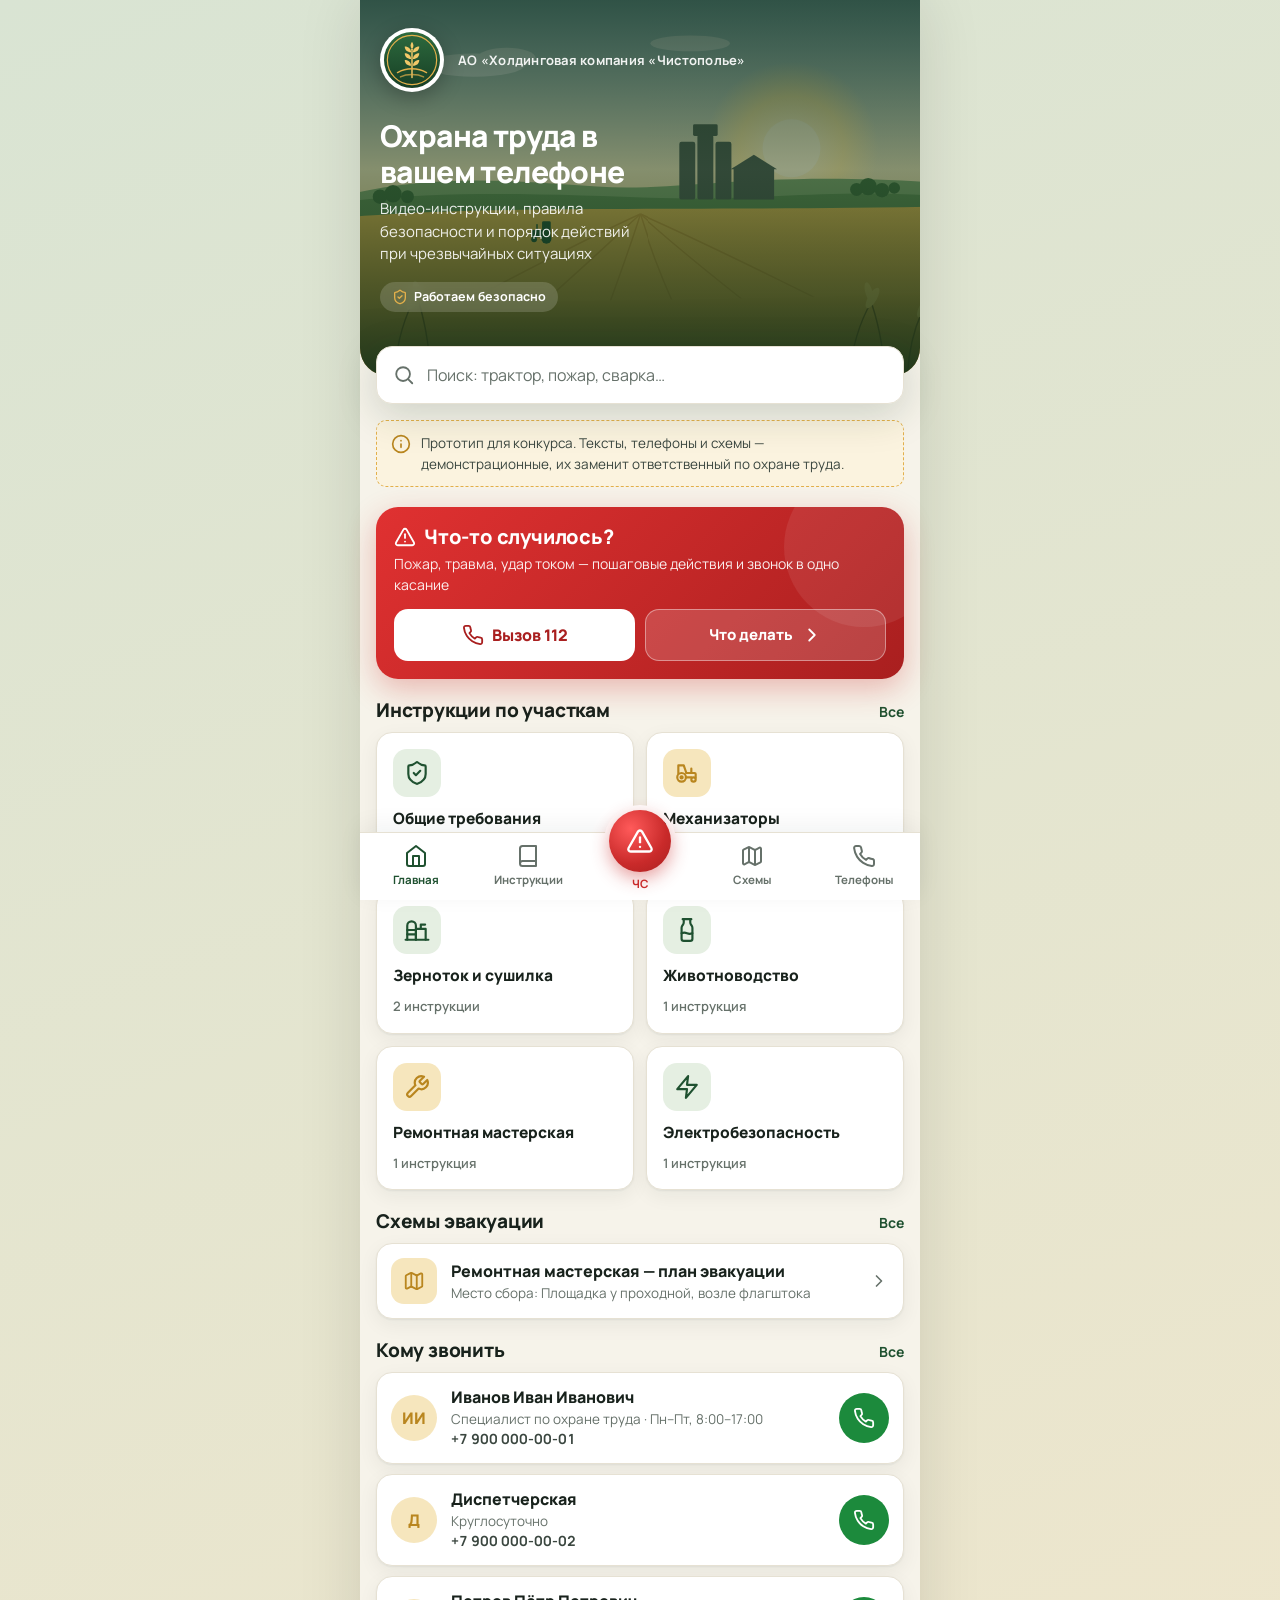
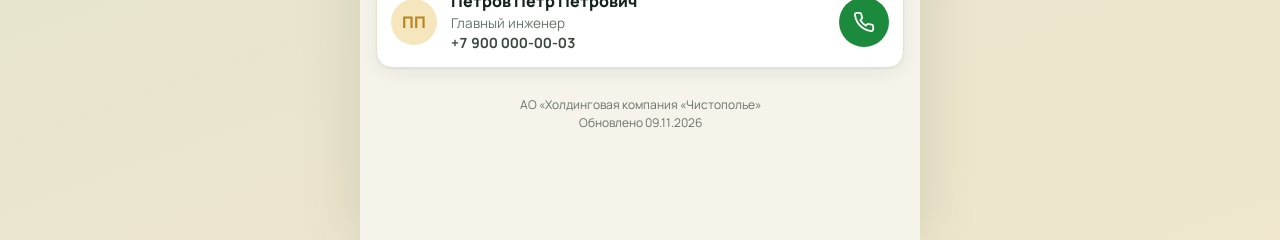
==== index.html @ 281ce7b6 "Сайт по охране труда: прототип для конкурса" ====
<!doctype html>
<html lang="ru">
<head>
  <meta charset="utf-8">
  <meta name="viewport" content="width=device-width, initial-scale=1, viewport-fit=cover">
  <title>Охрана труда · Чистополье</title>
  <meta name="description" content="Инструкции по охране труда, действия при ЧС, схемы эвакуации и телефоны — АО «Холдинговая компания «Чистополье».">
  <meta name="theme-color" content="#1f5130">
  <link rel="manifest" href="manifest.webmanifest">
  <link rel="icon" href="assets/img/logo.svg" type="image/svg+xml">
  <link rel="apple-touch-icon" href="assets/img/icon-192.png">
  <meta name="apple-mobile-web-app-capable" content="yes">
  <meta name="apple-mobile-web-app-title" content="Охрана труда">
  <link rel="preconnect" href="https://fonts.googleapis.com">
  <link rel="preconnect" href="https://fonts.gstatic.com" crossorigin>
  <link href="https://fonts.googleapis.com/css2?family=Manrope:wght@500;600;700;800&display=swap" rel="stylesheet">
  <link rel="stylesheet" href="assets/app.css?v=3">
</head>
<body>
  <div class="app" id="app">
    <header class="topbar" id="topbar" hidden>
      <button class="icon-btn" id="backBtn" aria-label="Назад"></button>
      <div class="topbar-title" id="topTitle"></div>
      <a class="topbar-logo" href="#/" aria-label="На главную"><img id="topLogo" alt=""></a>
    </header>
    <main id="view" tabindex="-1">
      <div class="loading"><div class="spinner"></div></div>
    </main>
    <nav class="tabbar" id="tabbar" aria-label="Разделы"></nav>
  </div>
  <div class="offline-pill" id="offline" hidden></div>
  <div id="sheet-root"></div>
  <script src="assets/icons.js?v=3"></script>
  <script src="assets/app.js?v=3"></script>
</body>
</html>
---- assets/app.css ----
/* ============ Токены ============ */
:root {
  --green-900: #12331d;
  --green-800: #173f25;
  --green-700: #1f5130;
  --green-600: #2d6a3e;
  --green-500: #3d8550;
  --green-100: #e5efe2;
  --green-50: #f1f6ef;
  --wheat-600: #b9861f;
  --wheat-500: #e3b04b;
  --wheat-200: #f6e6bd;
  --wheat-100: #fbf3df;
  --red-700: #a91f1f;
  --red-600: #c92a2a;
  --red-500: #e03131;
  --red-100: #fde8e8;
  --red-50: #fff4f4;

  --bg: #f6f3ea;
  --surface: #ffffff;
  --surface-2: #faf8f2;
  --ink: #18221c;
  --ink-2: #3a463f;
  --muted: #66716a;
  --line: #e6e1d3;
  --shadow: 0 1px 2px rgba(24, 34, 28, .06), 0 6px 20px rgba(24, 34, 28, .06);
  --shadow-lg: 0 10px 40px rgba(18, 51, 29, .18);

  --accent: var(--green-700);
  --accent-ink: #fff;
  --ok: #1c8a3c;
  --ok-bg: var(--green-100);
  --danger: var(--red-600);
  --danger-bg: var(--red-100);

  --r-sm: 10px;
  --r: 16px;
  --r-lg: 22px;
  --tab-h: 68px;
  --safe-b: env(safe-area-inset-bottom, 0px);
  --font: "Manrope", system-ui, -apple-system, "Segoe UI", Roboto, Arial, sans-serif;
  color-scheme: light;
}
@media (prefers-color-scheme: dark) {
  :root:not([data-theme="light"]) {
    --bg: #0e1712;
    --surface: #16221a;
    --surface-2: #1b2a20;
    --ink: #eef3ec;
    --ink-2: #c9d4cc;
    --muted: #95a39a;
    --line: #26372c;
    --green-100: #1f3a28;
    --green-50: #182a1e;
    --wheat-100: #2b2614;
    --wheat-200: #3a321a;
    --red-100: #3a1a1a;
    --red-50: #2a1515;
    --accent: #4f9c64;
    --ok: #5cc27a;
    --ok-bg: #1d3826;
    --danger: #ff6b6b;
    --danger-bg: #3a1a1a;
    --shadow: 0 1px 2px rgba(0, 0, 0, .3), 0 6px 20px rgba(0, 0, 0, .25);
    color-scheme: dark;
  }
}
:root[data-theme="dark"] {
  --bg: #0e1712; --surface: #16221a; --surface-2: #1b2a20; --ink: #eef3ec; --ink-2: #c9d4cc; --muted: #95a39a; --line: #26372c;
  --green-100: #1f3a28; --green-50: #182a1e; --wheat-100: #2b2614; --wheat-200: #3a321a; --red-100: #3a1a1a; --red-50: #2a1515;
  --accent: #4f9c64; --ok: #5cc27a; --ok-bg: #1d3826; --danger: #ff6b6b; --danger-bg: #3a1a1a; color-scheme: dark;
}

/* ============ База ============ */
*, *::before, *::after { box-sizing: border-box; }
[hidden] { display: none !important; }
html { -webkit-text-size-adjust: 100%; }
body {
  margin: 0;
  font-family: var(--font);
  font-size: 16px;
  line-height: 1.5;
  color: var(--ink);
  background: var(--bg);
  -webkit-font-smoothing: antialiased;
  -webkit-tap-highlight-color: transparent;
}
@media (min-width: 600px) {
  body { background: linear-gradient(160deg, #d9e4d3, #efe6cc); }
  :root[data-theme="dark"] body { background: #08100b; }
}
@media (min-width: 600px) and (prefers-color-scheme: dark) {
  :root:not([data-theme="light"]) body { background: #08100b; }
}
img { max-width: 100%; display: block; }
a { color: inherit; text-decoration: none; }
button { font: inherit; color: inherit; border: 0; background: none; cursor: pointer; padding: 0; }
h1, h2, h3, h4 { margin: 0; line-height: 1.2; letter-spacing: -.01em; }
p { margin: 0; }
.i { width: 22px; height: 22px; flex: none; }
:focus-visible { outline: 3px solid var(--wheat-500); outline-offset: 2px; border-radius: 6px; }
.sr-only { position: absolute; width: 1px; height: 1px; overflow: hidden; clip: rect(0 0 0 0); }

.app {
  position: relative;
  max-width: 560px;
  min-height: 100vh;
  min-height: 100dvh;
  margin: 0 auto;
  background: var(--bg);
  padding-bottom: calc(var(--tab-h) + var(--safe-b) + 24px);
}
@media (min-width: 600px) { .app { box-shadow: 0 0 60px rgba(0, 0, 0, .12); } }
main { outline: none; }

/* ============ Верхняя панель ============ */
.topbar {
  position: sticky; top: 0; z-index: 20;
  display: flex; align-items: center; gap: 8px;
  height: 60px; padding: 0 12px;
  background: color-mix(in srgb, var(--bg) 88%, transparent);
  backdrop-filter: saturate(1.4) blur(14px);
  -webkit-backdrop-filter: saturate(1.4) blur(14px);
  border-bottom: 1px solid var(--line);
}
.topbar[hidden] { display: none; }
.topbar-title { flex: 1; min-width: 0; font-weight: 700; font-size: 17px; white-space: nowrap; overflow: hidden; text-overflow: ellipsis; }
.topbar-logo img { width: 36px; height: 36px; border-radius: 50%; object-fit: contain; }
.icon-btn {
  display: grid; place-items: center;
  width: 44px; height: 44px; border-radius: 12px;
}
.icon-btn:active { background: var(--green-100); }
.topbar.danger { background: var(--red-600); color: #fff; border-color: transparent; }
.topbar.danger .icon-btn:active { background: rgba(255, 255, 255, .15); }

/* ============ Нижнее меню ============ */
.tabbar {
  position: fixed; z-index: 30;
  left: 50%; transform: translateX(-50%);
  bottom: 0; width: 100%; max-width: 560px;
  height: calc(var(--tab-h) + var(--safe-b));
  padding-bottom: var(--safe-b);
  display: grid; grid-template-columns: repeat(5, 1fr); align-items: center;
  background: var(--surface);
  border-top: 1px solid var(--line);
  box-shadow: 0 -6px 24px rgba(24, 34, 28, .06);
}
.tab {
  display: flex; flex-direction: column; align-items: center; gap: 3px;
  font-size: 11.5px; font-weight: 700; color: var(--muted);
  height: 100%; justify-content: center;
}
.tab .i { width: 24px; height: 24px; }
.tab.active { color: var(--accent); }
.tab-sos { position: relative; color: var(--red-600); }
.tab-sos .sos-btn {
  display: grid; place-items: center;
  width: 62px; height: 62px; margin-top: -30px;
  border-radius: 50%;
  background: radial-gradient(circle at 35% 30%, #ff5a5a, var(--red-600) 60%, var(--red-700));
  color: #fff;
  box-shadow: 0 6px 18px rgba(201, 42, 42, .45), 0 0 0 5px var(--surface);
}
.tab-sos .sos-btn .i { width: 28px; height: 28px; }
.tab-sos.active span:last-child { color: var(--red-600); }
@media (prefers-reduced-motion: no-preference) {
  .tab-sos .sos-btn::after {
    content: ""; position: absolute; inset: 0; border-radius: 50%;
    box-shadow: 0 0 0 0 rgba(224, 49, 49, .5);
    animation: pulse 2.4s infinite;
  }
  .sos-btn { position: relative; }
}
@keyframes pulse { 0% { box-shadow: 0 0 0 0 rgba(224, 49, 49, .45); } 70% { box-shadow: 0 0 0 14px rgba(224, 49, 49, 0); } 100% { box-shadow: 0 0 0 0 rgba(224, 49, 49, 0); } }

/* ============ Главная: шапка ============ */
.hero {
  position: relative;
  min-height: 320px;
  padding: calc(28px + env(safe-area-inset-top, 0px)) 20px 64px;
  color: #fff;
  background-color: var(--green-800);
  background-size: cover;
  background-position: center 60%;
  overflow: hidden;
  border-radius: 0 0 28px 28px;
}
.hero::before {
  content: ""; position: absolute; inset: 0;
  background:
    linear-gradient(180deg, rgba(18, 51, 29, .78) 0%, rgba(18, 51, 29, .45) 45%, rgba(18, 51, 29, .88) 100%);
}
.hero > * { position: relative; }
.hero-brand { display: flex; align-items: center; gap: 14px; }
.hero-logo {
  width: 64px; height: 64px; border-radius: 50%;
  background: #fff; padding: 3px;
  box-shadow: 0 6px 20px rgba(0, 0, 0, .25);
  object-fit: contain; flex: none;
}
.hero-org { font-size: 13px; font-weight: 700; letter-spacing: .02em; opacity: .92; line-height: 1.3; }
.hero h1 { margin-top: 26px; font-size: 30px; font-weight: 800; letter-spacing: -.02em; max-width: 14ch; }
.hero-sub { margin-top: 8px; font-size: 15px; opacity: .9; max-width: 30ch; }
.hero-badge {
  display: inline-flex; align-items: center; gap: 6px;
  margin-top: 16px; padding: 6px 12px; border-radius: 999px;
  background: rgba(255, 255, 255, .16); backdrop-filter: blur(6px);
  font-size: 12.5px; font-weight: 700;
}
.hero-badge .i { width: 16px; height: 16px; color: var(--wheat-500); }

.search-wrap { position: relative; margin: -30px 16px 0; z-index: 2; }
.search {
  display: flex; align-items: center; gap: 10px;
  height: 58px; padding: 0 16px;
  background: var(--surface); border-radius: var(--r);
  box-shadow: var(--shadow-lg);
  border: 1px solid var(--line);
  color: var(--muted);
}
.search input {
  flex: 1; min-width: 0; height: 100%;
  border: 0; outline: 0; background: none;
  font: inherit; font-size: 16px; color: var(--ink);
}
.search input::placeholder { color: var(--muted); }

/* ============ Общие блоки ============ */
.page { padding: 16px; display: grid; gap: 20px; }
.page-tight { padding: 16px; display: grid; gap: 12px; }
.section-head { display: flex; align-items: baseline; justify-content: space-between; gap: 12px; margin-bottom: 10px; }
.section-head h2 { font-size: 19px; font-weight: 800; }
.section-head a { font-size: 14px; font-weight: 700; color: var(--accent); }
.eyebrow { font-size: 12px; font-weight: 800; letter-spacing: .08em; text-transform: uppercase; color: var(--muted); }

.card {
  background: var(--surface);
  border: 1px solid var(--line);
  border-radius: var(--r);
  box-shadow: var(--shadow);
}
.notice {
  display: flex; gap: 10px; align-items: flex-start;
  padding: 12px 14px; border-radius: var(--r-sm);
  background: var(--wheat-100); color: var(--ink-2);
  border: 1px dashed var(--wheat-500);
  font-size: 13.5px;
}
.notice .i { color: var(--wheat-600); width: 20px; height: 20px; margin-top: 1px; }

/* SOS-карточка на главной */
.sos-card {
  position: relative; overflow: hidden;
  padding: 18px; border-radius: var(--r-lg);
  background: linear-gradient(135deg, #e03131, #a91f1f);
  color: #fff;
  box-shadow: 0 10px 30px rgba(201, 42, 42, .3);
}
.sos-card::after {
  content: ""; position: absolute; right: -40px; top: -40px;
  width: 160px; height: 160px; border-radius: 50%;
  background: rgba(255, 255, 255, .08);
}
.sos-card h2 { font-size: 20px; font-weight: 800; display: flex; align-items: center; gap: 8px; }
.sos-card p { margin-top: 4px; font-size: 14px; opacity: .92; }
.sos-actions { position: relative; z-index: 1; display: grid; grid-template-columns: 1fr 1fr; gap: 10px; margin-top: 14px; }
.btn-white {
  display: flex; align-items: center; justify-content: center; gap: 8px;
  min-height: 52px; padding: 0 14px; border-radius: 14px;
  background: #fff; color: var(--red-700);
  font-weight: 800; font-size: 16px;
}
.btn-ghost-white {
  display: flex; align-items: center; justify-content: center; gap: 8px;
  min-height: 52px; padding: 0 14px; border-radius: 14px;
  background: rgba(255, 255, 255, .16); color: #fff;
  font-weight: 800; font-size: 15px;
  border: 1.5px solid rgba(255, 255, 255, .4);
}

/* Плитки разделов */
.tiles { display: grid; grid-template-columns: 1fr 1fr; gap: 12px; }
.tile {
  display: flex; flex-direction: column; gap: 12px;
  padding: 16px; min-height: 128px;
  background: var(--surface); border: 1px solid var(--line);
  border-radius: var(--r); box-shadow: var(--shadow);
  transition: transform .15s ease;
}
.tile:active { transform: scale(.98); }
.tile-icon {
  display: grid; place-items: center;
  width: 48px; height: 48px; border-radius: 14px;
  background: var(--green-100); color: var(--accent);
}
.tile-icon .i { width: 26px; height: 26px; }
.tile:nth-child(3n+2) .tile-icon { background: var(--wheat-200); color: var(--wheat-600); }
.tile-title { font-weight: 800; font-size: 15.5px; line-height: 1.25; }
.tile-meta { margin-top: auto; font-size: 13px; color: var(--muted); font-weight: 600; }

/* Строка-список */
.list { display: grid; gap: 10px; }
.row {
  display: flex; align-items: center; gap: 14px;
  padding: 14px; min-height: 72px;
  background: var(--surface); border: 1px solid var(--line);
  border-radius: var(--r); box-shadow: var(--shadow);
}
.row:active { background: var(--surface-2); }
.row-icon {
  display: grid; place-items: center; flex: none;
  width: 46px; height: 46px; border-radius: 13px;
  background: var(--green-100); color: var(--accent);
}
.row-icon.red { background: var(--danger-bg); color: var(--danger); }
.row-icon.wheat { background: var(--wheat-200); color: var(--wheat-600); }
.row-body { flex: 1; min-width: 0; }
.row-title { font-weight: 800; font-size: 16px; line-height: 1.3; }
.row-sub { margin-top: 2px; font-size: 13.5px; color: var(--muted); line-height: 1.35; display: -webkit-box; -webkit-line-clamp: 2; -webkit-box-orient: vertical; overflow: hidden; }
.row-tags { display: flex; flex-wrap: wrap; gap: 6px; margin-top: 8px; }
.row > .i:last-child { color: var(--muted); width: 20px; height: 20px; }

.tag {
  display: inline-flex; align-items: center; gap: 4px;
  padding: 3px 8px; border-radius: 999px;
  font-size: 12px; font-weight: 700;
  background: var(--surface-2); color: var(--ink-2); border: 1px solid var(--line);
}
.tag .i { width: 13px; height: 13px; }
.tag.ok { background: var(--ok-bg); color: var(--ok); border-color: transparent; }
.tag.wheat { background: var(--wheat-200); color: var(--wheat-600); border-color: transparent; }

/* Кнопки */
.btn {
  display: inline-flex; align-items: center; justify-content: center; gap: 10px;
  min-height: 54px; padding: 0 20px; border-radius: 14px;
  background: var(--accent); color: var(--accent-ink);
  font-weight: 800; font-size: 16px;
  width: 100%;
}
.btn:active { filter: brightness(.95); }
.btn.secondary { background: var(--surface); color: var(--ink); border: 1.5px solid var(--line); }
.btn.wheat { background: var(--wheat-500); color: #2a1e05; }
.btn.danger { background: var(--red-600); color: #fff; }
.btn[disabled] { opacity: .5; pointer-events: none; }

/* ============ Инструкция ============ */
.ins-head { padding: 4px 16px 0; }
.ins-head h1 { font-size: 25px; font-weight: 800; letter-spacing: -.02em; margin-top: 8px; }
.ins-head p { margin-top: 8px; color: var(--ink-2); font-size: 15.5px; }

.video {
  position: relative; overflow: hidden;
  aspect-ratio: 16 / 9; border-radius: var(--r);
  background: #0b140e;
  box-shadow: var(--shadow);
}
.video iframe, .video video { position: absolute; inset: 0; width: 100%; height: 100%; border: 0; }
.video-empty {
  position: absolute; inset: 0;
  display: grid; place-items: center; text-align: center;
  color: #fff; padding: 16px;
  background:
    linear-gradient(180deg, rgba(18, 51, 29, .55), rgba(18, 51, 29, .92)),
    var(--hero-img, none) center / cover;
}
.video-empty .play {
  display: grid; place-items: center; margin: 0 auto 10px;
  width: 64px; height: 64px; border-radius: 50%;
  background: rgba(255, 255, 255, .18); border: 2px solid rgba(255, 255, 255, .5);
}
.video-empty .play .i { width: 26px; height: 26px; margin-left: 4px; }
.video-empty b { display: block; font-size: 16px; }
.video-empty small { font-size: 13px; opacity: .8; }
.video-link { display: flex; }

.chapters { display: flex; gap: 8px; overflow-x: auto; padding: 2px 16px 4px; margin: 0 -16px; scrollbar-width: none; }
.chapters::-webkit-scrollbar { display: none; }
.chapter {
  flex: none; display: flex; align-items: center; gap: 8px;
  padding: 9px 13px; border-radius: 12px;
  background: var(--surface); border: 1px solid var(--line);
  font-size: 13.5px; font-weight: 700; white-space: nowrap;
}
.chapter b { color: var(--accent); font-variant-numeric: tabular-nums; }

.block { padding: 18px; }
.block-head { display: flex; align-items: center; gap: 10px; margin-bottom: 14px; }
.block-head .badge {
  display: grid; place-items: center; width: 34px; height: 34px; border-radius: 10px;
  background: var(--green-100); color: var(--accent);
}
.block-head .badge .i { width: 20px; height: 20px; }
.block-head h3 { font-size: 17px; font-weight: 800; }
.block.must .badge { background: var(--ok-bg); color: var(--ok); }
.block.forbid { background: var(--red-50); border-color: color-mix(in srgb, var(--danger) 25%, transparent); }
.block.forbid .badge { background: var(--danger-bg); color: var(--danger); }
.block.key { background: linear-gradient(180deg, var(--wheat-100), var(--surface)); }
.block.key .badge { background: var(--wheat-200); color: var(--wheat-600); }

.checks { list-style: none; margin: 0; padding: 0; display: grid; gap: 12px; }
.checks li { display: flex; gap: 12px; align-items: flex-start; font-size: 15.5px; line-height: 1.45; }
.checks li .i { width: 22px; height: 22px; margin-top: 1px; }
.must .checks .i { color: var(--ok); }
.forbid .checks .i { color: var(--danger); }

.steps { list-style: none; margin: 0; padding: 0; counter-reset: s; display: grid; gap: 0; }
.steps li { position: relative; display: flex; gap: 14px; padding-bottom: 16px; font-size: 15.5px; }
.steps li::before {
  counter-increment: s; content: counter(s);
  flex: none; display: grid; place-items: center;
  width: 32px; height: 32px; border-radius: 50%;
  background: var(--accent); color: #fff; font-weight: 800; font-size: 15px;
  position: relative; z-index: 1;
}
.steps li:not(:last-child)::after {
  content: ""; position: absolute; left: 15px; top: 32px; bottom: 0; width: 2px;
  background: var(--line);
}
.steps li span { padding-top: 4px; }

.ppe { display: grid; grid-template-columns: repeat(3, 1fr); gap: 10px; }
.ppe-item {
  display: flex; flex-direction: column; align-items: center; gap: 8px; text-align: center;
  padding: 14px 6px; border-radius: 14px;
  background: var(--surface); border: 1px solid var(--line);
  font-size: 12.5px; font-weight: 700; line-height: 1.25;
}
.ppe-item .i { width: 30px; height: 30px; color: var(--wheat-600); }

.quiz-cta {
  display: flex; align-items: center; gap: 14px;
  padding: 16px; border-radius: var(--r);
  background: var(--green-700); color: #fff;
}
.quiz-cta .row-icon { background: rgba(255, 255, 255, .15); color: var(--wheat-500); }
.quiz-cta.done { background: var(--ok-bg); color: var(--ink); border: 1px solid color-mix(in srgb, var(--ok) 30%, transparent); }
.quiz-cta.done .row-icon { background: var(--ok); color: #fff; }

/* ============ ЧС ============ */
.sos-hero {
  padding: 20px 16px 22px;
  background: linear-gradient(180deg, var(--red-600), var(--red-700));
  color: #fff;
  border-radius: 0 0 28px 28px;
}
.sos-hero h1 { font-size: 26px; font-weight: 800; }
.sos-hero p { margin-top: 4px; opacity: .9; font-size: 15px; }
.call-main {
  display: flex; align-items: center; gap: 14px;
  margin-top: 16px; padding: 14px 16px; border-radius: 18px;
  background: #fff; color: var(--red-700);
  box-shadow: 0 8px 24px rgba(0, 0, 0, .2);
}
.call-main .num { font-size: 40px; font-weight: 800; line-height: 1; letter-spacing: -.02em; }
.call-main .lbl { font-size: 13.5px; font-weight: 700; color: var(--ink-2); line-height: 1.3; }
.call-main .go {
  margin-left: auto; display: grid; place-items: center;
  width: 52px; height: 52px; border-radius: 50%;
  background: var(--red-600); color: #fff; flex: none;
}
.call-grid { display: grid; grid-template-columns: repeat(2, 1fr); gap: 10px; margin-top: 10px; }
.call-sm {
  display: flex; align-items: center; gap: 10px;
  padding: 12px; border-radius: 14px;
  background: rgba(255, 255, 255, .14); border: 1px solid rgba(255, 255, 255, .25);
}
.call-sm b { font-size: 22px; font-weight: 800; line-height: 1; }
.call-sm span { font-size: 12px; font-weight: 600; opacity: .9; line-height: 1.25; }

.emg-grid { display: grid; grid-template-columns: 1fr 1fr; gap: 12px; }
.emg {
  display: flex; flex-direction: column; gap: 10px;
  padding: 16px; min-height: 140px;
  background: var(--surface); border: 1px solid var(--line);
  border-radius: var(--r); box-shadow: var(--shadow);
}
.emg .row-icon { width: 50px; height: 50px; }
.emg .row-icon .i { width: 28px; height: 28px; }
.emg-title { font-weight: 800; font-size: 16px; line-height: 1.25; }
.emg-sub { font-size: 13px; color: var(--muted); line-height: 1.3; }

.big-steps { list-style: none; margin: 0; padding: 0; counter-reset: s; display: grid; gap: 10px; }
.big-steps li {
  display: flex; gap: 14px; align-items: flex-start;
  padding: 16px; border-radius: var(--r);
  background: var(--surface); border: 1px solid var(--line);
  font-size: 17px; font-weight: 600; line-height: 1.4;
}
.big-steps li::before {
  counter-increment: s; content: counter(s);
  flex: none; display: grid; place-items: center;
  width: 38px; height: 38px; border-radius: 12px;
  background: var(--red-600); color: #fff; font-weight: 800; font-size: 18px;
}
.call-bar {
  position: sticky; bottom: calc(var(--tab-h) + var(--safe-b) + 10px); z-index: 10;
  display: grid; grid-auto-flow: column; grid-auto-columns: 1fr; gap: 10px;
}
.call-bar a { box-shadow: 0 8px 22px rgba(201, 42, 42, .35); }

/* ============ Схемы ============ */
.scheme-card { overflow: hidden; }
.scheme-thumb { aspect-ratio: 16 / 10; background: #fff; border-bottom: 1px solid var(--line); }
.scheme-thumb img { width: 100%; height: 100%; object-fit: contain; }
.scheme-body { padding: 14px 16px; }
.viewer {
  position: relative; overflow: auto;
  max-height: 70vh; border-radius: var(--r);
  background: #fff; border: 1px solid var(--line);
  touch-action: pan-x pan-y pinch-zoom;
}
.viewer img { width: 100%; max-width: none; transition: width .2s ease; }
.viewer-tools { display: flex; gap: 8px; }
.viewer-tools .btn { min-height: 46px; font-size: 14px; }
.assembly {
  display: flex; gap: 12px; align-items: flex-start;
  padding: 14px 16px; border-radius: var(--r);
  background: var(--ok-bg);
}
.assembly .i { color: var(--ok); margin-top: 2px; }
.assembly b { display: block; font-size: 13px; text-transform: uppercase; letter-spacing: .06em; color: var(--ok); }

/* ============ Контакты ============ */
.contact { display: flex; align-items: center; gap: 14px; padding: 14px; }
.avatar {
  display: grid; place-items: center; flex: none;
  width: 46px; height: 46px; border-radius: 50%;
  background: var(--wheat-200); color: var(--wheat-600);
  font-weight: 800; font-size: 16px;
}
.call-btn {
  display: grid; place-items: center; flex: none;
  width: 50px; height: 50px; border-radius: 50%;
  background: var(--ok); color: #fff;
}
.call-btn.red { background: var(--red-600); }
.phone-num { font-variant-numeric: tabular-nums; font-weight: 700; color: var(--ink-2); font-size: 14px; }

/* ============ Пусто / загрузка ============ */
.empty { text-align: center; padding: 40px 20px; color: var(--muted); }
.empty .i { width: 44px; height: 44px; margin: 0 auto 10px; opacity: .6; }
.loading { display: grid; place-items: center; min-height: 60vh; }
.spinner { width: 36px; height: 36px; border-radius: 50%; border: 4px solid var(--green-100); border-top-color: var(--accent); animation: spin .8s linear infinite; }
@keyframes spin { to { transform: rotate(360deg); } }

.footer { padding: 8px 16px 0; text-align: center; font-size: 12px; color: var(--muted); }

.offline-pill {
  position: fixed; z-index: 40; left: 50%; transform: translateX(-50%);
  top: calc(10px + env(safe-area-inset-top, 0px));
  display: flex; align-items: center; gap: 6px;
  padding: 8px 14px; border-radius: 999px;
  background: #222; color: #fff; font-size: 13px; font-weight: 700;
  box-shadow: var(--shadow-lg);
}
.offline-pill .i { width: 16px; height: 16px; }

/* ============ Тест (нижняя шторка) ============ */
.sheet-backdrop {
  position: fixed; inset: 0; z-index: 50;
  background: rgba(10, 20, 14, .5);
  display: flex; align-items: flex-end; justify-content: center;
  animation: fade .2s ease;
}
.sheet {
  width: 100%; max-width: 560px; max-height: 92vh; overflow: auto;
  background: var(--bg);
  border-radius: 24px 24px 0 0;
  padding: 10px 18px calc(22px + var(--safe-b));
  animation: up .25s ease;
}
.sheet-grip { width: 44px; height: 5px; border-radius: 3px; background: var(--line); margin: 0 auto 14px; }
.sheet-top { display: flex; align-items: center; justify-content: space-between; margin-bottom: 14px; }
.progress { height: 6px; border-radius: 3px; background: var(--line); overflow: hidden; margin-bottom: 18px; }
.progress span { display: block; height: 100%; background: var(--accent); transition: width .3s ease; }
.q-title { font-size: 20px; font-weight: 800; line-height: 1.3; margin-bottom: 16px; }
.opts { display: grid; gap: 10px; }
.opt {
  display: flex; align-items: center; gap: 12px; text-align: left;
  padding: 16px; border-radius: 14px;
  background: var(--surface); border: 2px solid var(--line);
  font-size: 16px; font-weight: 600; line-height: 1.35;
}
.opt .mark { flex: none; width: 26px; height: 26px; border-radius: 50%; border: 2px solid var(--line); display: grid; place-items: center; }
.opt .mark .i { width: 16px; height: 16px; }
.opt.right { border-color: var(--ok); background: var(--ok-bg); }
.opt.right .mark { background: var(--ok); border-color: var(--ok); color: #fff; }
.opt.wrong { border-color: var(--danger); background: var(--danger-bg); }
.opt.wrong .mark { background: var(--danger); border-color: var(--danger); color: #fff; }
.explain { margin-top: 14px; font-size: 14.5px; font-weight: 700; }
.result { text-align: center; padding: 10px 0 6px; }
.result .medal {
  display: grid; place-items: center; margin: 0 auto 14px;
  width: 84px; height: 84px; border-radius: 50%;
  background: var(--ok-bg); color: var(--ok);
}
.result .medal.bad { background: var(--wheat-200); color: var(--wheat-600); }
.result .medal .i { width: 42px; height: 42px; }
.result h3 { font-size: 22px; font-weight: 800; }
.result p { margin-top: 6px; color: var(--muted); }
@keyframes fade { from { opacity: 0; } }
@keyframes up { from { transform: translateY(40px); opacity: .4; } }

@media (prefers-reduced-motion: reduce) {
  *, *::before, *::after { animation: none !important; transition: none !important; }
}
@media (max-width: 360px) {
  .hero h1 { font-size: 26px; }
  .tiles, .emg-grid { gap: 10px; }
  .ppe { grid-template-columns: repeat(2, 1fr); }
}
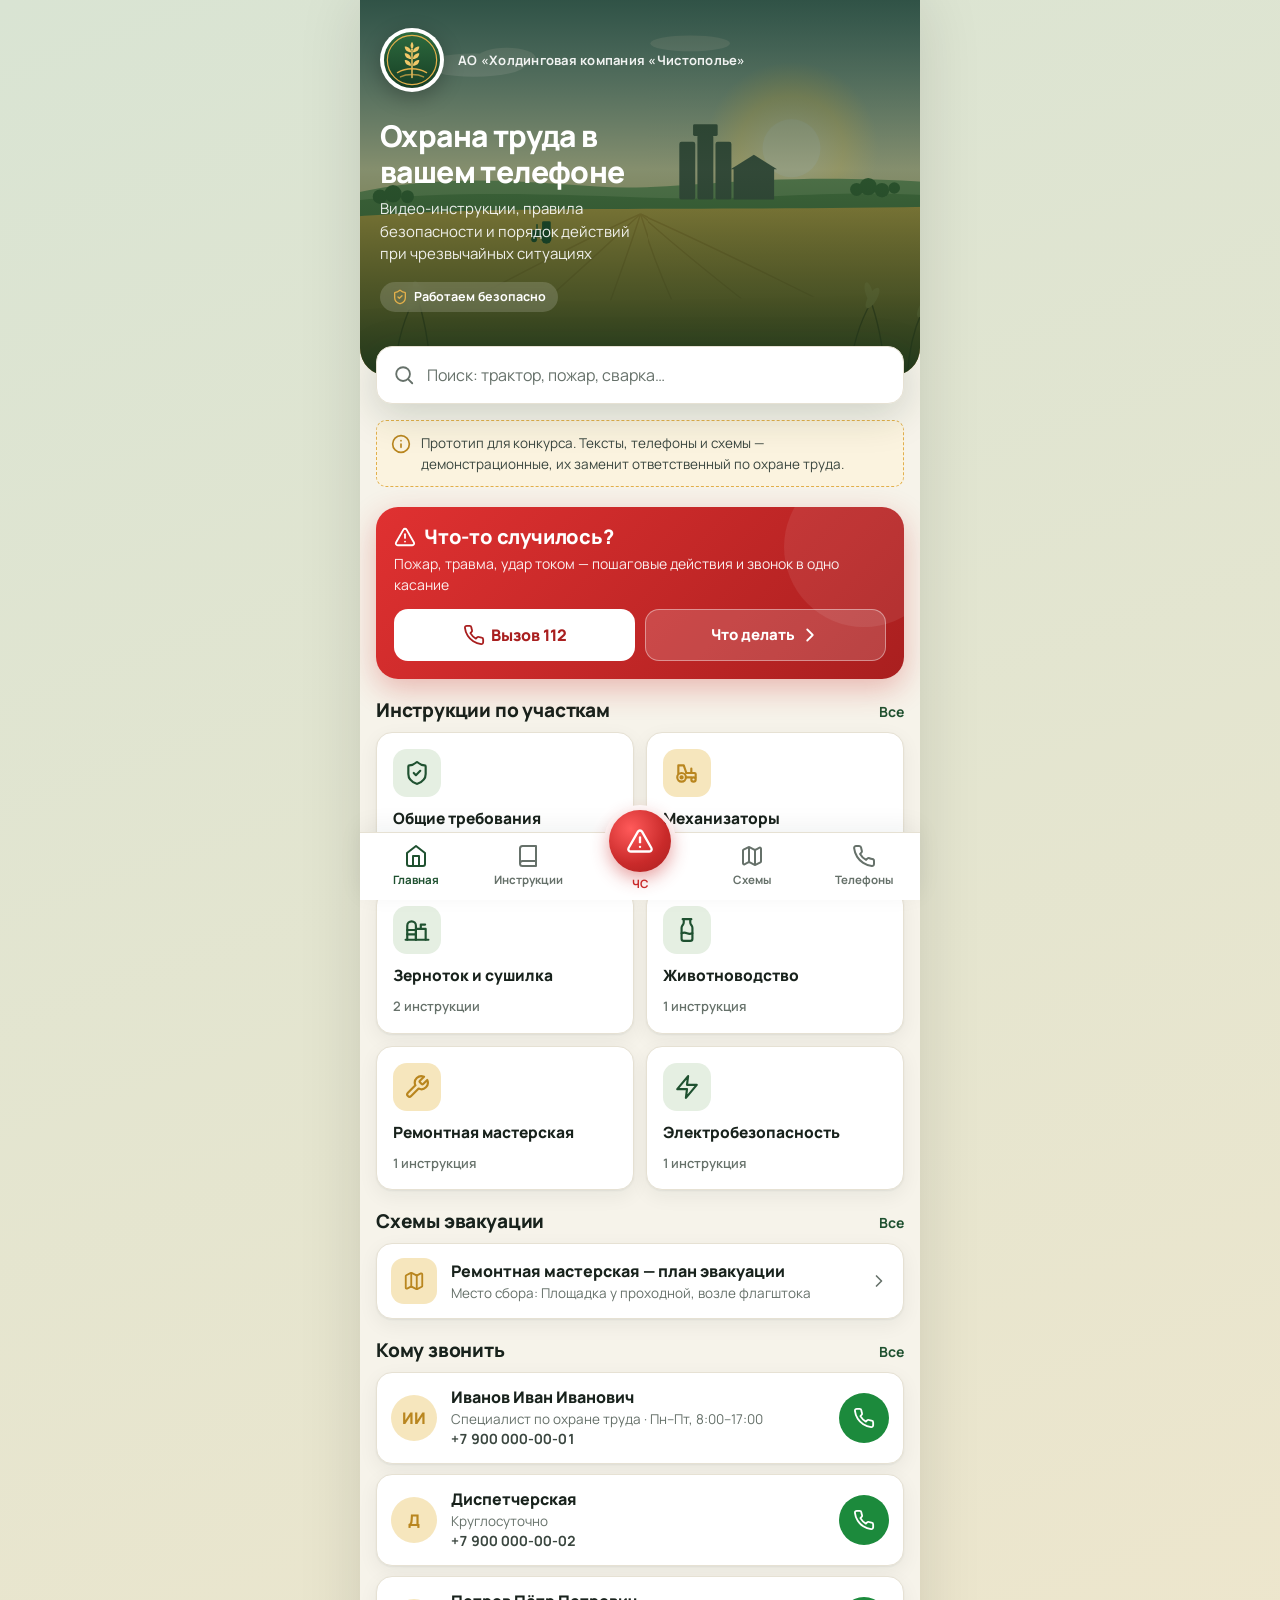
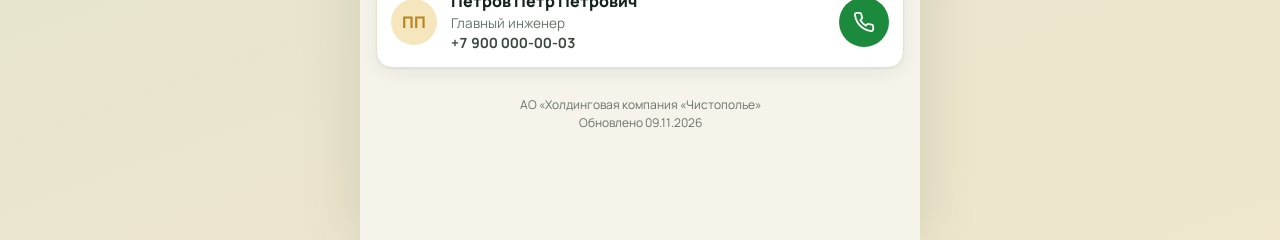
==== commit dd0379dd: "Исправлена вёрстка на узких экранах, переносы слов, запрет поворота экрана" ====
--- a/index.html
+++ b/index.html
@@ -14,7 +14,7 @@
   <link rel="preconnect" href="https://fonts.googleapis.com">
   <link rel="preconnect" href="https://fonts.gstatic.com" crossorigin>
   <link href="https://fonts.googleapis.com/css2?family=Manrope:wght@500;600;700;800&display=swap" rel="stylesheet">
-  <link rel="stylesheet" href="assets/app.css?v=3">
+  <link rel="stylesheet" href="assets/app.css?v=7">
 </head>
 <body>
   <div class="app" id="app">
@@ -30,7 +30,12 @@
   </div>
   <div class="offline-pill" id="offline" hidden></div>
   <div id="sheet-root"></div>
-  <script src="assets/icons.js?v=3"></script>
-  <script src="assets/app.js?v=3"></script>
+  <div class="rotate-lock" aria-hidden="true">
+    <svg class="i" viewBox="0 0 24 24" fill="none" stroke="currentColor" stroke-width="2" stroke-linecap="round" stroke-linejoin="round"><rect x="5" y="2" width="14" height="20" rx="2"/><path d="M12 18h.01"/></svg>
+    <b>Поверните телефон вертикально</b>
+    <span>Сайт рассчитан на вертикальный экран</span>
+  </div>
+  <script src="assets/icons.js?v=7"></script>
+  <script src="assets/app.js?v=7"></script>
 </body>
 </html>
--- a/assets/app.css
+++ b/assets/app.css
@@ -97,6 +97,12 @@
 a { color: inherit; text-decoration: none; }
 button { font: inherit; color: inherit; border: 0; background: none; cursor: pointer; padding: 0; }
 h1, h2, h3, h4 { margin: 0; line-height: 1.2; letter-spacing: -.01em; }
+/* Длинные слова («Электробезопасность») переносятся, а не распирают экран */
+h1, h2, h3, h4, p, li, .tile-title, .row-title, .row-sub, .emg-title, .emg-sub, .ppe-item, .call-sm span, .hero-org {
+  overflow-wrap: anywhere;
+  hyphens: auto;
+  -webkit-hyphens: auto;
+}
 p { margin: 0; }
 .i { width: 22px; height: 22px; flex: none; }
 :focus-visible { outline: 3px solid var(--wheat-500); outline-offset: 2px; border-radius: 6px; }
@@ -110,6 +116,7 @@
   margin: 0 auto;
   background: var(--bg);
   padding-bottom: calc(var(--tab-h) + var(--safe-b) + 24px);
+  overflow-x: clip; /* страховка: ничего не вылезает за край экрана */
 }
 @media (min-width: 600px) { .app { box-shadow: 0 0 60px rgba(0, 0, 0, .12); } }
 main { outline: none; }
@@ -228,8 +235,9 @@
 .search input::placeholder { color: var(--muted); }
 
 /* ============ Общие блоки ============ */
-.page { padding: 16px; display: grid; gap: 20px; }
-.page-tight { padding: 16px; display: grid; gap: 12px; }
+.page { padding: 16px; display: grid; grid-template-columns: minmax(0, 1fr); gap: 20px; }
+.page-tight { padding: 16px; display: grid; grid-template-columns: minmax(0, 1fr); gap: 12px; }
+.list { grid-template-columns: minmax(0, 1fr); }
 .section-head { display: flex; align-items: baseline; justify-content: space-between; gap: 12px; margin-bottom: 10px; }
 .section-head h2 { font-size: 19px; font-weight: 800; }
 .section-head a { font-size: 14px; font-weight: 700; color: var(--accent); }
@@ -265,23 +273,24 @@
 }
 .sos-card h2 { font-size: 20px; font-weight: 800; display: flex; align-items: center; gap: 8px; }
 .sos-card p { margin-top: 4px; font-size: 14px; opacity: .92; }
-.sos-actions { position: relative; z-index: 1; display: grid; grid-template-columns: 1fr 1fr; gap: 10px; margin-top: 14px; }
+.sos-actions { position: relative; z-index: 1; display: grid; grid-template-columns: repeat(2, minmax(0, 1fr)); gap: 10px; margin-top: 14px; }
+.btn-white, .btn-ghost-white { white-space: nowrap; }
 .btn-white {
-  display: flex; align-items: center; justify-content: center; gap: 8px;
-  min-height: 52px; padding: 0 14px; border-radius: 14px;
+  display: flex; align-items: center; justify-content: center; gap: 6px;
+  min-height: 52px; padding: 0 10px; border-radius: 14px;
   background: #fff; color: var(--red-700);
   font-weight: 800; font-size: 16px;
 }
 .btn-ghost-white {
-  display: flex; align-items: center; justify-content: center; gap: 8px;
-  min-height: 52px; padding: 0 14px; border-radius: 14px;
+  display: flex; align-items: center; justify-content: center; gap: 4px;
+  min-height: 52px; padding: 0 10px; border-radius: 14px;
   background: rgba(255, 255, 255, .16); color: #fff;
   font-weight: 800; font-size: 15px;
   border: 1.5px solid rgba(255, 255, 255, .4);
 }
 
 /* Плитки разделов */
-.tiles { display: grid; grid-template-columns: 1fr 1fr; gap: 12px; }
+.tiles { display: grid; grid-template-columns: repeat(2, minmax(0, 1fr)); gap: 12px; }
 .tile {
   display: flex; flex-direction: column; gap: 12px;
   padding: 16px; min-height: 128px;
@@ -421,7 +430,7 @@
 }
 .steps li span { padding-top: 4px; }
 
-.ppe { display: grid; grid-template-columns: repeat(3, 1fr); gap: 10px; }
+.ppe { display: grid; grid-template-columns: repeat(3, minmax(0, 1fr)); gap: 10px; }
 .ppe-item {
   display: flex; flex-direction: column; align-items: center; gap: 8px; text-align: center;
   padding: 14px 6px; border-radius: 14px;
@@ -461,7 +470,7 @@
   width: 52px; height: 52px; border-radius: 50%;
   background: var(--red-600); color: #fff; flex: none;
 }
-.call-grid { display: grid; grid-template-columns: repeat(2, 1fr); gap: 10px; margin-top: 10px; }
+.call-grid { display: grid; grid-template-columns: repeat(2, minmax(0, 1fr)); gap: 10px; margin-top: 10px; }
 .call-sm {
   display: flex; align-items: center; gap: 10px;
   padding: 12px; border-radius: 14px;
@@ -470,7 +479,7 @@
 .call-sm b { font-size: 22px; font-weight: 800; line-height: 1; }
 .call-sm span { font-size: 12px; font-weight: 600; opacity: .9; line-height: 1.25; }
 
-.emg-grid { display: grid; grid-template-columns: 1fr 1fr; gap: 12px; }
+.emg-grid { display: grid; grid-template-columns: repeat(2, minmax(0, 1fr)); gap: 12px; }
 .emg {
   display: flex; flex-direction: column; gap: 10px;
   padding: 16px; min-height: 140px;
@@ -497,7 +506,7 @@
 }
 .call-bar {
   position: sticky; bottom: calc(var(--tab-h) + var(--safe-b) + 10px); z-index: 10;
-  display: grid; grid-auto-flow: column; grid-auto-columns: 1fr; gap: 10px;
+  display: grid; grid-auto-flow: column; grid-auto-columns: minmax(0, 1fr); gap: 10px;
 }
 .call-bar a { box-shadow: 0 8px 22px rgba(201, 42, 42, .35); }
 
@@ -513,8 +522,8 @@
   touch-action: pan-x pan-y pinch-zoom;
 }
 .viewer img { width: 100%; max-width: none; transition: width .2s ease; }
-.viewer-tools { display: flex; gap: 8px; }
-.viewer-tools .btn { min-height: 46px; font-size: 14px; }
+.viewer-tools { display: grid; grid-template-columns: minmax(0, 1fr) minmax(0, 1fr) 52px; gap: 8px; }
+.viewer-tools .btn { min-height: 46px; font-size: 14px; padding: 0 8px; gap: 6px; min-width: 0; }
 .assembly {
   display: flex; gap: 12px; align-items: flex-start;
   padding: 14px 16px; border-radius: var(--r);
@@ -604,11 +613,27 @@
 @keyframes fade { from { opacity: 0; } }
 @keyframes up { from { transform: translateY(40px); opacity: .4; } }
 
+/* ============ Телефон повёрнут горизонтально ============ */
+.rotate-lock { display: none; }
+@media (orientation: landscape) and (max-height: 520px) and (pointer: coarse) {
+  .rotate-lock {
+    position: fixed; inset: 0; z-index: 100;
+    display: flex; flex-direction: column; align-items: center; justify-content: center; gap: 14px;
+    padding: 24px; text-align: center;
+    background: linear-gradient(160deg, var(--green-700), var(--green-900)); color: #fff;
+  }
+  .rotate-lock .i { width: 56px; height: 56px; color: var(--wheat-500); animation: tilt 2s ease-in-out infinite; }
+  .rotate-lock b { font-size: 20px; font-weight: 800; }
+  .rotate-lock span { opacity: .85; font-size: 15px; }
+  body:has(.rotate-lock) { overflow: hidden; }
+}
+@keyframes tilt { 0%, 30% { transform: rotate(-90deg); } 60%, 100% { transform: rotate(0); } }
+
 @media (prefers-reduced-motion: reduce) {
   *, *::before, *::after { animation: none !important; transition: none !important; }
 }
 @media (max-width: 360px) {
   .hero h1 { font-size: 26px; }
   .tiles, .emg-grid { gap: 10px; }
-  .ppe { grid-template-columns: repeat(2, 1fr); }
-}
+  .ppe { grid-template-columns: repeat(2, minmax(0, 1fr)); }
+}
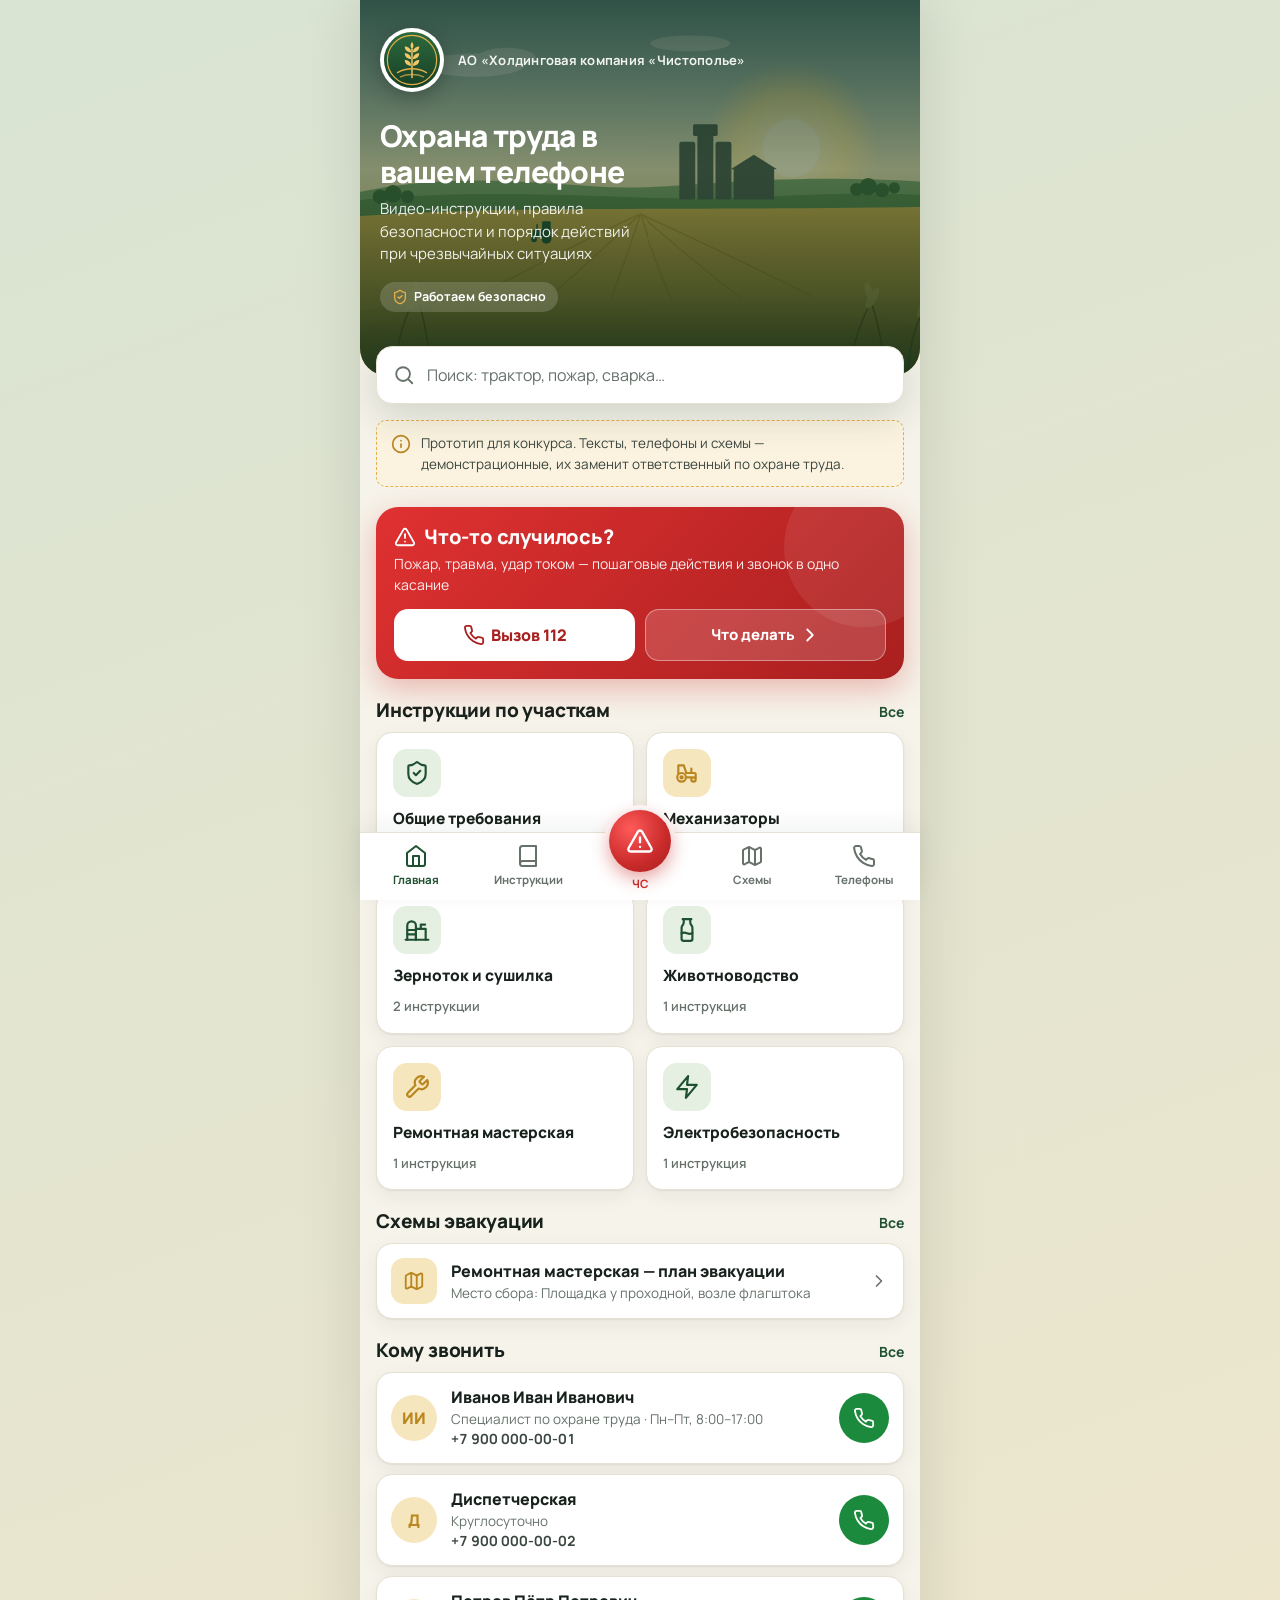
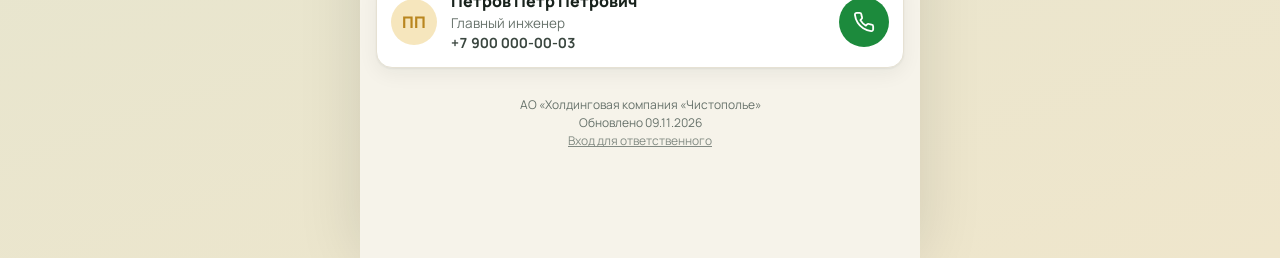
==== commit 161ff0c2: "Ссылка на админку внизу главной (для установленного приложения)" ====
--- a/index.html
+++ b/index.html
@@ -14,7 +14,7 @@
   <link rel="preconnect" href="https://fonts.googleapis.com">
   <link rel="preconnect" href="https://fonts.gstatic.com" crossorigin>
   <link href="https://fonts.googleapis.com/css2?family=Manrope:wght@500;600;700;800&display=swap" rel="stylesheet">
-  <link rel="stylesheet" href="assets/app.css?v=7">
+  <link rel="stylesheet" href="assets/app.css?v=8">
 </head>
 <body>
   <div class="app" id="app">
@@ -35,7 +35,7 @@
     <b>Поверните телефон вертикально</b>
     <span>Сайт рассчитан на вертикальный экран</span>
   </div>
-  <script src="assets/icons.js?v=7"></script>
-  <script src="assets/app.js?v=7"></script>
+  <script src="assets/icons.js?v=8"></script>
+  <script src="assets/app.js?v=8"></script>
 </body>
 </html>
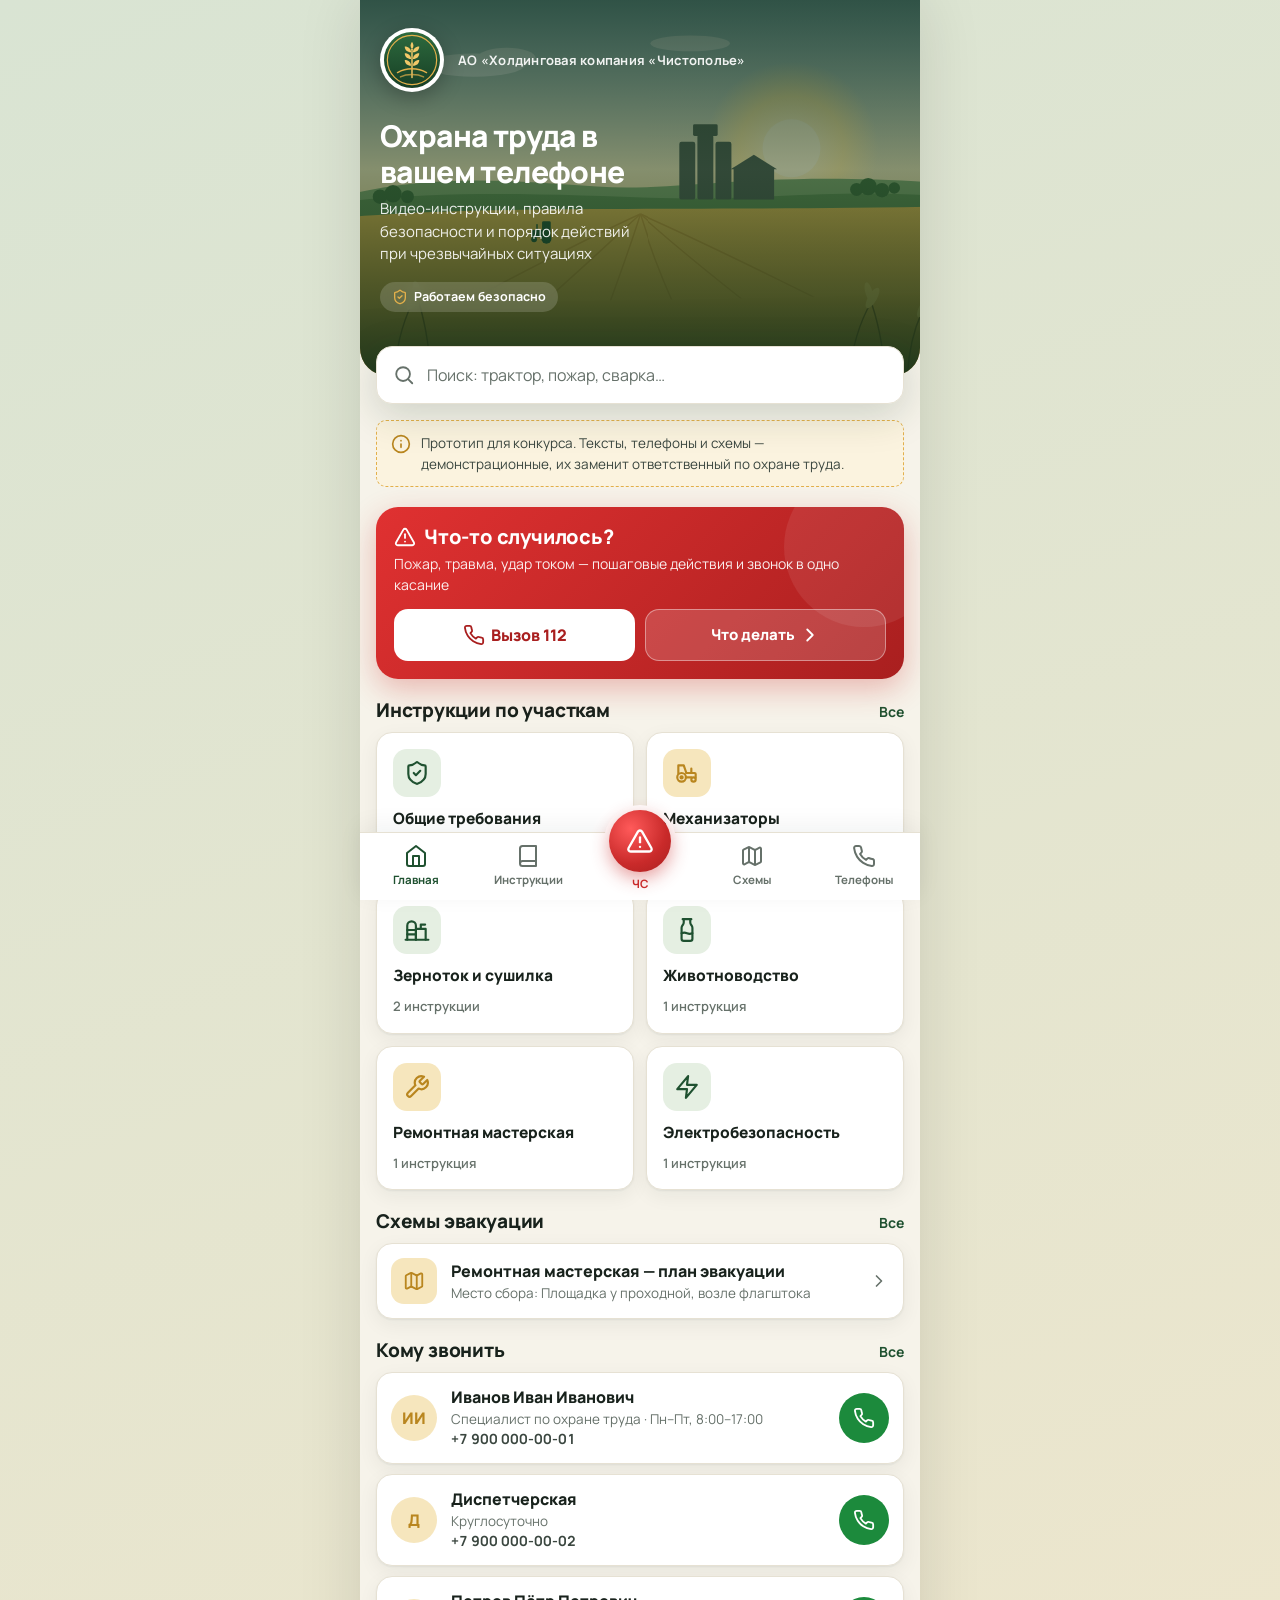
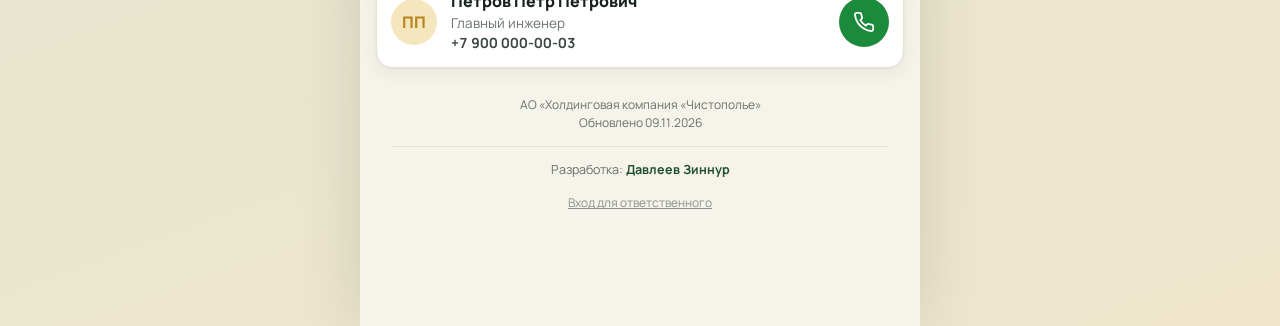
==== commit 305081ee: "Подпись разработчика внизу главной" ====
--- a/index.html
+++ b/index.html
@@ -14,7 +14,7 @@
   <link rel="preconnect" href="https://fonts.googleapis.com">
   <link rel="preconnect" href="https://fonts.gstatic.com" crossorigin>
   <link href="https://fonts.googleapis.com/css2?family=Manrope:wght@500;600;700;800&display=swap" rel="stylesheet">
-  <link rel="stylesheet" href="assets/app.css?v=8">
+  <link rel="stylesheet" href="assets/app.css?v=9">
 </head>
 <body>
   <div class="app" id="app">
@@ -35,7 +35,7 @@
     <b>Поверните телефон вертикально</b>
     <span>Сайт рассчитан на вертикальный экран</span>
   </div>
-  <script src="assets/icons.js?v=8"></script>
-  <script src="assets/app.js?v=8"></script>
+  <script src="assets/icons.js?v=9"></script>
+  <script src="assets/app.js?v=9"></script>
 </body>
 </html>
--- a/assets/app.css
+++ b/assets/app.css
@@ -556,6 +556,9 @@
 @keyframes spin { to { transform: rotate(360deg); } }
 
 .footer { padding: 8px 16px 0; text-align: center; font-size: 12px; color: var(--muted); }
+.footer .credit { margin-top: 14px; padding-top: 14px; border-top: 1px solid var(--line); font-size: 12.5px; }
+.footer .credit a { color: var(--accent); font-weight: 700; }
+.footer .admin-link { display: inline-block; margin-top: 8px; padding: 6px 10px; text-decoration: underline; opacity: .75; }
 
 .offline-pill {
   position: fixed; z-index: 40; left: 50%; transform: translateX(-50%);
